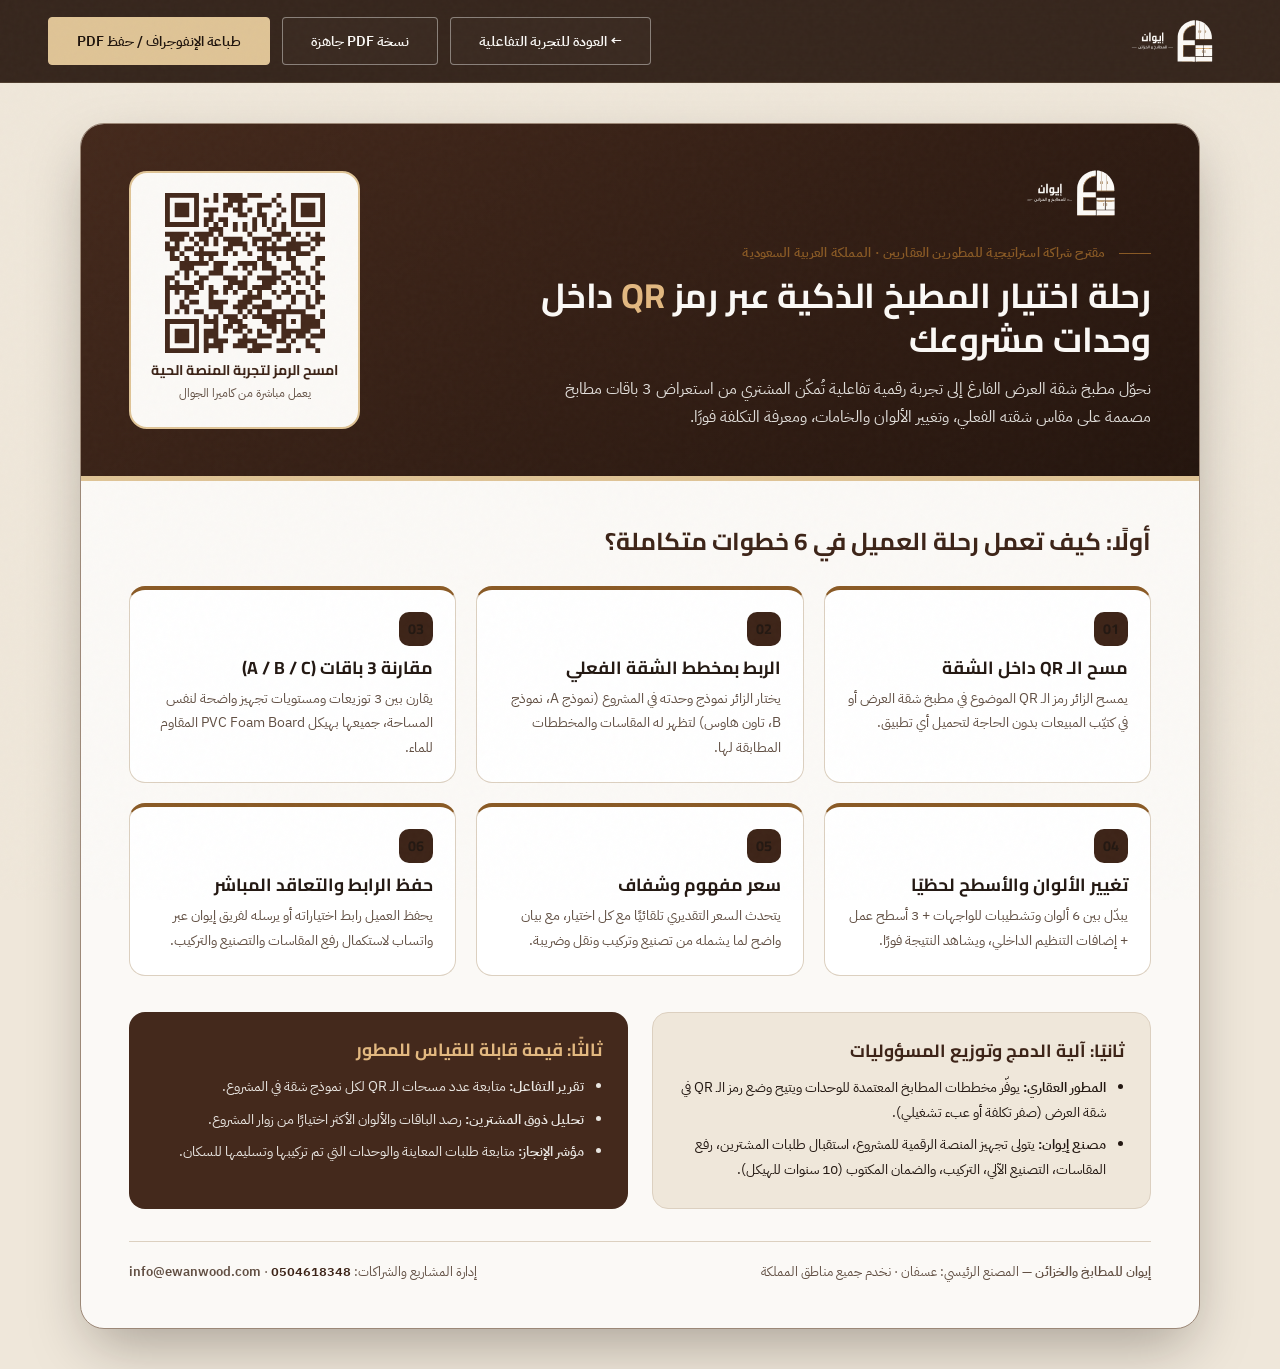
==== infographic.html @ bf89c606 "Initial release: Ewan Partner QR Kitchen Configurator & Developer Infographic" ====
<!DOCTYPE html>
<html lang="ar" dir="rtl">
<head>
  <meta charset="utf-8">
  <meta name="viewport" content="width=device-width, initial-scale=1.0">
  <title>إنفوجراف رحلة الـ QR للمطور العقاري — إيوان للمطابخ والخزائن</title>
  <meta name="description" content="إنفوجراف توضيحي للمطورين العقاريين يوضح آلية عمل تجربة اختيار المطبخ عبر رمز QR داخل شقق العرض، وتوزيع المهام، والقيمة القابلة للقياس.">
  <meta name="robots" content="index, follow">
  <link rel="canonical" href="https://esaedabozaied-design.github.io/ewan-partner-demo/infographic.html">
  <meta property="og:title" content="إنفوجراف رحلة الـ QR للمطور العقاري — إيوان للمطابخ والخزائن">
  <meta property="og:description" content="كيف تمنح مشتري وحداتك السكنية تجربة تصميم مطبخه وتغيير ألوانه ومعرفة تكلفته فورًا عبر مسح رمز QR داخل الشقة.">
  <meta property="og:image" content="https://esaedabozaied-design.github.io/ewan-partner-demo/assets/og-image.jpg">
  <link rel="icon" type="image/svg+xml" href="assets/ewan-mark.svg">
  <link rel="stylesheet" href="assets/fonts.css">
  <link rel="stylesheet" href="assets/styles.css">
  <style>
    .poster-sheet {
      max-width: 1120px;
      margin: 40px auto;
      background: #fbf9f6;
      border: 1.5px solid var(--border-strong);
      border-radius: 24px;
      overflow: hidden;
      box-shadow: var(--shadow-luxury);
    }
    .poster-header {
      background: linear-gradient(145deg, #44291c 0%, #24150e 100%);
      color: #fbf9f6;
      padding: 44px 48px;
      border-bottom: 5px solid var(--gold);
      display: grid;
      grid-template-columns: 1.4fr 0.6fr;
      gap: 32px;
      align-items: center;
    }
    .poster-body {
      padding: 44px 48px;
    }
    .timeline-flow {
      display: grid;
      grid-template-columns: repeat(3, minmax(0, 1fr));
      gap: 20px;
      margin-top: 28px;
    }
    .flow-box {
      background: #ffffff;
      border: 1px solid var(--border);
      border-top: 4px solid var(--bronze);
      border-radius: 16px;
      padding: 22px;
      position: relative;
    }
    .flow-box-num {
      display: inline-flex;
      align-items: center;
      justify-content: center;
      width: 34px;
      height: 34px;
      border-radius: 10px;
      background: var(--walnut);
      color: var(--gold-bright);
      font: 700 0.9rem/1 var(--font-display);
      margin-bottom: 10px;
    }
    @media (max-width: 900px) {
      .poster-header { grid-template-columns: 1fr; padding: 32px 24px; }
      .poster-body { padding: 32px 24px; }
      .timeline-flow { grid-template-columns: 1fr; }
    }
    @media print {
      .poster-sheet { margin: 0; border: 0; border-radius: 0; box-shadow: none; max-width: 100%; }
      .timeline-flow { grid-template-columns: repeat(3, 1fr); }
    }
  </style>
</head>
<body style="background:#efe7da">
  <!-- شريط علوي للتحكم (يختفي عند الطباعة) -->
  <header class="site-header dark no-print">
    <div class="wrap header-inner">
      <a href="index.html" class="brand-logo">
        <img src="assets/ewan-logo-horizontal-reverse.svg" alt="إيوان للمطابخ والخزائن" width="150" height="47" decoding="async">
      </a>
      <div class="header-actions">
        <a href="index.html" class="btn btn-line">← العودة للتجربة التفاعلية</a>
        <a href="docs/ewan-journey-a4.pdf" target="_blank" rel="noopener" class="btn btn-line">نسخة PDF جاهزة</a>
        <button type="button" onclick="window.print()" class="btn btn-gold">طباعة الإنفوجراف / حفظ PDF</button>
      </div>
    </div>
  </header>

  <main class="wrap">
    <article class="poster-sheet">
      <!-- رأس الإنفوجراف -->
      <header class="poster-header">
        <div>
          <img src="assets/ewan-logo-horizontal-reverse.svg" alt="إيوان للمطابخ والخزائن" width="160" height="50" decoding="async" style="margin-bottom:18px">
          <p class="eyebrow">مقترح شراكة استراتيجية للمطورين العقاريين · المملكة العربية السعودية</p>
          <h1 class="t-lg" style="margin-top:10px;color:#fbf9f6">
            رحلة اختيار المطبخ الذكية عبر رمز <span style="color:#e2b880">QR</span> داخل وحدات مشروعك
          </h1>
          <p style="margin-top:14px;color:rgba(251,249,246,0.88);font-size:1rem;max-width:620px">
            نحوّل مطبخ شقة العرض الفارغ إلى تجربة رقمية تفاعلية تُمكّن المشتري من استعراض 3 باقات مطابخ مصممة على مقاس شقته الفعلي، وتغيير الألوان والخامات، ومعرفة التكلفة فورًا.
          </p>
        </div>

        <div style="background:#fbf9f6;color:#24150e;border-radius:18px;padding:20px;text-align:center;border:2px solid var(--gold);max-width:250px;margin-inline-start:auto">
          <img src="assets/qr-partner-demo.svg" alt="رمز QR لتجربة إيوان التفاعلية" width="170" height="170" decoding="async" style="width:160px;height:160px;margin:0 auto;display:block">
          <strong style="display:block;margin-top:8px;font:700 0.88rem/1.3 var(--font-display);color:var(--walnut)">امسح الرمز لتجربة المنصة الحية</strong>
          <span style="font-size:0.74rem;color:var(--ink-muted)">يعمل مباشرة من كاميرا الجوال</span>
        </div>
      </header>

      <!-- جسم الإنفوجراف -->
      <div class="poster-body">
        <h2 class="t-md" style="color:var(--walnut)">أولًا: كيف تعمل رحلة العميل في 6 خطوات متكاملة؟</h2>

        <div class="timeline-flow">
          <div class="flow-box">
            <span class="flow-box-num">01</span>
            <h3 class="t-heading">مسح الـ QR داخل الشقة</h3>
            <p style="margin-top:6px;font-size:0.88rem;color:var(--ink-muted)">
              يمسح الزائر رمز الـ QR الموضوع في مطبخ شقة العرض أو في كتيّب المبيعات بدون الحاجة لتحميل أي تطبيق.
            </p>
          </div>
          <div class="flow-box">
            <span class="flow-box-num">02</span>
            <h3 class="t-heading">الربط بمخطط الشقة الفعلي</h3>
            <p style="margin-top:6px;font-size:0.88rem;color:var(--ink-muted)">
              يختار الزائر نموذج وحدته في المشروع (نموذج A، نموذج B، تاون هاوس) لتظهر له المقاسات والمخططات المطابقة لها.
            </p>
          </div>
          <div class="flow-box">
            <span class="flow-box-num">03</span>
            <h3 class="t-heading">مقارنة 3 باقات (A / B / C)</h3>
            <p style="margin-top:6px;font-size:0.88rem;color:var(--ink-muted)">
              يقارن بين 3 توزيعات ومستويات تجهيز واضحة لنفس المساحة، جميعها بهيكل PVC Foam Board المقاوم للماء.
            </p>
          </div>
          <div class="flow-box">
            <span class="flow-box-num">04</span>
            <h3 class="t-heading">تغيير الألوان والأسطح لحظيًا</h3>
            <p style="margin-top:6px;font-size:0.88rem;color:var(--ink-muted)">
              يبدّل بين 6 ألوان وتشطيبات للواجهات + 3 أسطح عمل + إضافات التنظيم الداخلي، ويشاهد النتيجة فورًا.
            </p>
          </div>
          <div class="flow-box">
            <span class="flow-box-num">05</span>
            <h3 class="t-heading">سعر مفهوم وشفاف</h3>
            <p style="margin-top:6px;font-size:0.88rem;color:var(--ink-muted)">
              يتحدث السعر التقديري تلقائيًا مع كل اختيار، مع بيان واضح لما يشمله من تصنيع وتركيب ونقل وضريبة.
            </p>
          </div>
          <div class="flow-box">
            <span class="flow-box-num">06</span>
            <h3 class="t-heading">حفظ الرابط والتعاقد المباشر</h3>
            <p style="margin-top:6px;font-size:0.88rem;color:var(--ink-muted)">
              يحفظ العميل رابط اختياراته أو يرسله لفريق إيوان عبر واتساب لاستكمال رفع المقاسات والتصنيع والتركيب.
            </p>
          </div>
        </div>

        <!-- تكامل الأدوار + القيمة القابلة للقياس -->
        <div class="g2" style="margin-top:36px;gap:24px">
          <div style="background:var(--surface-sand);padding:26px;border-radius:16px;border:1px solid var(--border)">
            <h2 class="t-heading" style="color:var(--walnut)">ثانيًا: آلية الدمج وتوزيع المسؤوليات</h2>
            <ul style="margin:12px 0 0;padding-inline-start:18px;font-size:0.88rem;color:var(--ink);display:grid;gap:8px">
              <li><strong>المطور العقاري:</strong> يوفّر مخططات المطابخ المعتمدة للوحدات ويتيح وضع رمز الـ QR في شقة العرض (صفر تكلفة أو عبء تشغيلي).</li>
              <li><strong>مصنع إيوان:</strong> يتولى تجهيز المنصة الرقمية للمشروع، استقبال طلبات المشترين، رفع المقاسات، التصنيع الآلي، التركيب، والضمان المكتوب (10 سنوات للهيكل).</li>
            </ul>
          </div>

          <div style="background:#44291c;color:#fbf9f6;padding:26px;border-radius:16px">
            <h2 class="t-heading" style="color:#e2b880">ثالثًا: قيمة قابلة للقياس للمطور</h2>
            <ul style="margin:12px 0 0;padding-inline-start:18px;font-size:0.88rem;color:rgba(251,249,246,0.9);display:grid;gap:8px">
              <li><strong>تقرير التفاعل:</strong> متابعة عدد مسحات الـ QR لكل نموذج شقة في المشروع.</li>
              <li><strong>تحليل ذوق المشترين:</strong> رصد الباقات والألوان الأكثر اختيارًا من زوار المشروع.</li>
              <li><strong>مؤشر الإنجاز:</strong> متابعة طلبات المعاينة والوحدات التي تم تركيبها وتسليمها للسكان.</li>
            </ul>
          </div>
        </div>

        <footer style="margin-top:32px;padding-top:18px;border-top:1px solid var(--border);display:flex;flex-wrap:wrap;justify-content:space-between;gap:12px;font-size:0.84rem;color:var(--ink-muted)">
          <span><strong>إيوان للمطابخ والخزائن</strong> — المصنع الرئيسي: عسفان · نخدم جميع مناطق المملكة</span>
          <span>إدارة المشاريع والشراكات: <strong dir="ltr" style="color:var(--walnut)">0504618348</strong> · <strong dir="ltr">info@ewanwood.com</strong></span>
        </footer>
      </div>
    </article>
  </main>
</body>
</html>
---- assets/fonts.css ----
/* ==========================================================================
   الخطوط العربية المعمارية المحلية — تحسين سرعة التحميل (Core Web Vitals: Zero External Blocking)
   ========================================================================== */

@font-face {
  font-family: 'Cairo';
  font-style: normal;
  font-weight: 400;
  font-display: swap;
  src: local('Cairo Regular'), local('Cairo-Regular'), url('font-1.ttf') format('truetype');
}
@font-face {
  font-family: 'Cairo';
  font-style: normal;
  font-weight: 600;
  font-display: swap;
  src: local('Cairo SemiBold'), local('Cairo-SemiBold'), url('font-2.ttf') format('truetype');
}
@font-face {
  font-family: 'Cairo';
  font-style: normal;
  font-weight: 700;
  font-display: swap;
  src: local('Cairo Bold'), local('Cairo-Bold'), url('font-3.ttf') format('truetype');
}
@font-face {
  font-family: 'Cairo';
  font-style: normal;
  font-weight: 800;
  font-display: swap;
  src: local('Cairo ExtraBold'), local('Cairo-ExtraBold'), url('font-3.ttf') format('truetype');
}
@font-face {
  font-family: 'IBM Plex Sans Arabic';
  font-style: normal;
  font-weight: 400;
  font-display: swap;
  src: local('IBM Plex Sans Arabic'), local('IBMPlexSansArabic-Regular'), url('font-4.ttf') format('truetype');
}
@font-face {
  font-family: 'IBM Plex Sans Arabic';
  font-style: normal;
  font-weight: 500;
  font-display: swap;
  src: local('IBM Plex Sans Arabic Medium'), local('IBMPlexSansArabic-Medium'), url('font-5.ttf') format('truetype');
}
@font-face {
  font-family: 'IBM Plex Sans Arabic';
  font-style: normal;
  font-weight: 600;
  font-display: swap;
  src: local('IBM Plex Sans Arabic SemiBold'), local('IBMPlexSansArabic-SemiBold'), url('font-6.ttf') format('truetype');
}
@font-face {
  font-family: 'IBM Plex Sans Arabic';
  font-style: normal;
  font-weight: 700;
  font-display: swap;
  src: local('IBM Plex Sans Arabic Bold'), local('IBMPlexSansArabic-Bold'), url('font-6.ttf') format('truetype');
}
---- assets/styles.css ----
/* ==========================================================================
   إيوان للمطابخ والخزائن — نظام التصميم المعماري الفاخر (Ewan Architectural System v4.0)
   مستوحى من أرقى استوديوهات المطابخ والعمارة العالمية (Poliform / Boffi / Modulnova)
   ========================================================================== */

:root {
  /* لوحة الألوان المعمارية الترابية الدافئة */
  --surface: #f9f6f1;
  --surface-raised: #ffffff;
  --surface-sand: #efe7da;
  --surface-sand-deep: #e4d8c5;
  --ink: #231812;
  --ink-muted: #625044;
  --walnut: #3d2418;
  --walnut-deep: #24140d;
  --walnut-hover: #523222;
  --on-walnut: #fbf9f6;
  --gold: #dfc496;
  --gold-hover: #ebd3aa;
  --gold-soft: rgba(223, 196, 150, 0.15);
  --bronze: #8a5a25;
  --oak: #c49e76;
  --border: #dcd0c0;
  --border-strong: #9c8877;
  --focus: #8a5a25;
  --success: #2b7a4b;
  --danger: #b3261e;

  /* الخطوط الاحترافية */
  --font-display: "Cairo", "IBM Plex Sans Arabic", system-ui, -apple-system, sans-serif;
  --font-sans: "IBM Plex Sans Arabic", "Cairo", system-ui, -apple-system, sans-serif;

  /* المسافات */
  --space-1: 4px;
  --space-2: 8px;
  --space-3: 12px;
  --space-4: 16px;
  --space-6: 24px;
  --space-8: 32px;
  --space-12: 48px;
  --space-16: 64px;

  /* الزوايا والظلال المعمارية الدقيقة (بدون انتفاخ القوالب الجاهزة) */
  --radius-sm: 4px;
  --radius-md: 8px;
  --radius-lg: 12px;
  --radius-arch: 999px;
  --shadow-card: 0 1px 3px rgba(35, 24, 18, 0.03), 0 14px 34px -8px rgba(35, 24, 18, 0.06);
  --shadow-hover: 0 12px 28px -6px rgba(35, 24, 18, 0.1), 0 28px 56px -12px rgba(35, 24, 18, 0.14);
  --shadow-luxury: 0 24px 60px -12px rgba(20, 11, 7, 0.34);

  /* فيزياء الحركة المعمارية (Choreographed Architectural Motion) */
  --ease-cabinet: cubic-bezier(0.25, 1, 0.5, 1);
  --ease-out-expo: cubic-bezier(0.16, 1, 0.3, 1);
  --ease-shutter: cubic-bezier(0.77, 0, 0.175, 1);
  --dur-fast: 220ms;
  --dur-med: 420ms;
  --dur-slow: 820ms;
  --dur-arch: 1150ms;
}

/* إعدادات أساسية */
*, *::before, *::after {
  box-sizing: border-box;
}

html {
  direction: rtl;
  scroll-behavior: smooth;
  scroll-padding-top: 90px;
  background-color: var(--surface);
  color: var(--ink);
  font-family: var(--font-sans);
  font-size: 16px;
  line-height: 1.74;
  font-feature-settings: "kern" 1, "liga" 1;
  text-rendering: optimizeLegibility;
  -webkit-font-smoothing: antialiased;
  -moz-osx-font-smoothing: grayscale;
}

body {
  margin: 0;
  background-color: var(--surface);
  color: var(--ink);
  overflow-x: hidden;
  min-height: 100vh;
  display: flex;
  flex-direction: column;
  position: relative;
}

/* ملمس معماري دقيق للغاية (Tactile Architectural Grain) يكسر جمود الشاشة الرقمية */
body::after {
  content: "";
  position: fixed;
  inset: 0;
  pointer-events: none;
  z-index: 9990;
  opacity: 0.022;
  background-image: url("data:image/svg+xml,%3Csvg viewBox='0 0 200 200' xmlns='http://www.w3.org/2000/svg'%3E%3Cfilter id='n'%3E%3CfeTurbulence type='fractalNoise' baseFrequency='0.85' numOctaves='3' stitchTiles='stitch'/%3E%3C/filter%3E%3Crect width='100%25' height='100%25' filter='url(%23n)'/%3E%3C/svg%3E");
}

main {
  flex: 1;
}

h1, h2, h3, h4, p, figure, dl, dd, ol, ul {
  margin: 0;
}

h1, h2, h3, h4 {
  font-family: var(--font-display);
  letter-spacing: 0;
  font-kerning: normal;
}

a {
  color: inherit;
  text-decoration: none;
  transition: color var(--dur-fast) var(--ease-cabinet),
              border-color var(--dur-fast) var(--ease-cabinet),
              background-color var(--dur-fast) var(--ease-cabinet),
              opacity var(--dur-fast) var(--ease-cabinet);
}

img, video {
  max-width: 100%;
  display: block;
}

/* إمكانية الوصول (Accessibility) */
:focus-visible {
  outline: 2px solid var(--bronze);
  outline-offset: 3px;
}

.dark :focus-visible {
  outline-color: var(--gold);
}

.skip-link {
  position: fixed;
  inset-inline-start: 20px;
  top: -80px;
  background: var(--gold);
  color: #1c1511;
  padding: 12px 20px;
  border-radius: var(--radius-sm);
  z-index: 9999;
  font-weight: 700;
  box-shadow: var(--shadow-card);
  transition: top var(--dur-fast) var(--ease-cabinet);
}

.skip-link:focus {
  top: 16px;
}

/* شريط تقدم القراءة العلوي المعماري الدقيق */
.scroll-progress {
  position: fixed;
  top: 0;
  inset-inline-start: 0;
  height: 2px;
  background: linear-gradient(90deg, var(--bronze), var(--gold), #f5dec0);
  width: 0%;
  z-index: 1001;
  transition: width 80ms linear;
}

/* الحاويات والشبكات المعمارية */
.wrap {
  max-width: 1280px;
  margin-inline: auto;
  padding-inline: 48px;
}

.hero-grid {
  display: grid;
  grid-template-columns: minmax(0, 1.15fr) minmax(0, 0.85fr);
  gap: 72px;
  align-items: center;
}

.split {
  display: grid;
  grid-template-columns: minmax(0, 1fr) minmax(0, 1fr);
  gap: 64px;
  align-items: center;
}

.split-start {
  align-items: start;
}

.g4 {
  display: grid;
  grid-template-columns: repeat(4, minmax(0, 1fr));
  gap: 24px;
}

.g3 {
  display: grid;
  grid-template-columns: repeat(3, minmax(0, 1fr));
  gap: 24px;
}

.g2 {
  display: grid;
  grid-template-columns: repeat(2, minmax(0, 1fr));
  gap: 20px;
}

/* ==========================================================================
   المقياس الطباعي المعماري (Editorial Luxury Arabic Typography)
   ========================================================================== */
.t-xl {
  font-family: var(--font-display);
  font-weight: 800;
  font-size: clamp(2.35rem, 3.85vw, 3.55rem);
  line-height: 1.2;
  letter-spacing: -0.01em;
}

.t-lg {
  font-family: var(--font-display);
  font-weight: 700;
  font-size: clamp(1.75rem, 2.7vw, 2.55rem);
  line-height: 1.28;
  letter-spacing: -0.005em;
}

.t-md {
  font-family: var(--font-display);
  font-weight: 700;
  font-size: clamp(1.32rem, 1.9vw, 1.75rem);
  line-height: 1.36;
}

.t-heading {
  font-family: var(--font-display);
  font-weight: 700;
  font-size: clamp(1.1rem, 1.25vw, 1.26rem);
  line-height: 1.42;
}

.t-body-lg {
  font-family: var(--font-sans);
  font-weight: 400;
  font-size: clamp(1rem, 1.1vw, 1.12rem);
  line-height: 1.8;
}

/* الترويسة الفرعية المعمارية (Editorial Hairline Kicker — بدون كبسولة الـ AI التقليدية) */
.eyebrow {
  display: inline-flex;
  align-items: center;
  gap: 14px;
  font: 600 0.84rem/1.4 var(--font-sans);
  color: var(--bronze);
  letter-spacing: 0.01em;
  padding: 0;
  background: transparent;
  border: 0;
  border-radius: 0;
  position: relative;
}

.eyebrow::before {
  content: "";
  display: inline-block;
  width: 32px;
  height: 1.5px;
  background: currentColor;
  border-radius: 0;
  box-shadow: none;
  transform-origin: right center;
  transition: transform 0.85s var(--ease-out-expo), width 0.45s var(--ease-out-expo);
}

.reveal:not(.in-view) .eyebrow::before,
.eyebrow.reveal:not(.in-view)::before {
  transform: scaleX(0);
}

.reveal.in-view .eyebrow::before,
.eyebrow.reveal.in-view::before {
  transform: scaleX(1);
}

.dark .eyebrow {
  color: var(--gold);
  background: transparent;
  border-color: transparent;
}

.dark .eyebrow::before {
  box-shadow: none;
}

/* تدرج معماري عميق للأقسام الداكنة */
section.dark {
  position: relative;
  background-image:
    radial-gradient(circle at 86% 14%, rgba(223, 196, 150, 0.08) 0%, transparent 45%),
    linear-gradient(180deg, #3d2418 0%, #2a180f 100%) !important;
}

/* ==========================================================================
   الهيدر وشريط التنقل الزجاجي المعماري
   ========================================================================== */
.site-header {
  position: sticky;
  top: 0;
  z-index: 900;
  background: rgba(38, 22, 14, 0.92);
  backdrop-filter: blur(18px);
  -webkit-backdrop-filter: blur(18px);
  color: var(--on-walnut);
  border-bottom: 1px solid rgba(223, 196, 150, 0.14);
  transition: background-color var(--dur-med) var(--ease-cabinet),
              box-shadow var(--dur-med) var(--ease-cabinet),
              border-color var(--dur-med) var(--ease-cabinet);
}

.site-header.scrolled {
  background: rgba(30, 17, 11, 0.97);
  box-shadow: 0 12px 36px rgba(14, 8, 5, 0.36);
  border-bottom-color: rgba(223, 196, 150, 0.26);
}

.header-inner {
  display: flex;
  align-items: center;
  justify-content: space-between;
  gap: 24px;
  min-height: 82px;
  transition: min-height var(--dur-med) var(--ease-cabinet);
}

.site-header.scrolled .header-inner {
  min-height: 72px;
}

.brand-logo img {
  height: 46px;
  width: auto;
  min-width: 120px;
  transition: transform var(--dur-fast) var(--ease-cabinet), opacity var(--dur-fast) ease;
}

.brand-logo:hover img {
  opacity: 0.9;
}

.main-nav {
  display: flex;
  align-items: center;
  gap: 32px;
}

.main-nav a {
  font: 500 0.93rem/1.4 var(--font-sans);
  color: rgba(251, 249, 246, 0.82);
  padding: 10px 2px;
  position: relative;
  transition: color var(--dur-fast) var(--ease-cabinet);
}

.main-nav a::after {
  content: "";
  position: absolute;
  bottom: 2px;
  inset-inline: 0;
  height: 1.5px;
  background: var(--gold);
  transform: scaleX(0);
  transform-origin: right center;
  transition: transform 0.45s var(--ease-out-expo);
}

.main-nav a:hover,
.main-nav a[aria-current="page"] {
  color: #ffffff;
}

.main-nav a[aria-current="page"] {
  font-weight: 600;
  color: var(--gold);
}

.main-nav a:hover::after,
.main-nav a[aria-current="page"]::after {
  transform: scaleX(1);
}

.header-actions {
  display: flex;
  align-items: center;
  gap: 12px;
}

.wa-header-link {
  font: 500 0.86rem/1.3 var(--font-sans);
  color: var(--on-walnut);
  padding: 10px 16px;
  border-radius: var(--radius-sm);
  border: 1px solid rgba(223, 196, 150, 0.32);
  background: transparent;
  display: inline-flex;
  align-items: center;
  gap: 8px;
  transition: all var(--dur-fast) var(--ease-cabinet);
}

.wa-header-link:hover {
  border-color: var(--gold);
  color: var(--gold);
  background: rgba(223, 196, 150, 0.08);
}

/* زر قائمة الجوال */
.menu-toggle {
  display: none;
  appearance: none;
  background: transparent;
  border: 1px solid rgba(223, 196, 150, 0.4);
  color: var(--on-walnut);
  width: 44px;
  height: 44px;
  border-radius: var(--radius-sm);
  cursor: pointer;
  align-items: center;
  justify-content: center;
  padding: 0;
  transition: all var(--dur-fast) var(--ease-cabinet);
}

.menu-toggle:hover {
  border-color: var(--gold);
  background: rgba(223, 196, 150, 0.12);
}

.menu-toggle svg {
  width: 22px;
  height: 22px;
}

/* درج التنقل للجوال */
.mobile-drawer {
  position: fixed;
  inset: 0;
  z-index: 950;
  background: rgba(18, 10, 6, 0.72);
  backdrop-filter: blur(8px);
  opacity: 0;
  pointer-events: none;
  transition: opacity var(--dur-med) var(--ease-cabinet);
}

.mobile-drawer.open {
  opacity: 1;
  pointer-events: auto;
}

.mobile-drawer-panel {
  position: absolute;
  top: 0;
  bottom: 0;
  inset-inline-start: 0;
  width: min(360px, 86vw);
  background: linear-gradient(180deg, #3d2418 0%, #24140d 100%);
  color: var(--on-walnut);
  padding: 28px 24px;
  display: flex;
  flex-direction: column;
  gap: 24px;
  transform: translateX(100%);
  transition: transform 0.55s var(--ease-out-expo);
  box-shadow: -16px 0 48px rgba(0, 0, 0, 0.5);
  border-inline-end: 1px solid rgba(223, 196, 150, 0.35);
}

.mobile-drawer.open .mobile-drawer-panel {
  transform: translateX(0);
}

.mobile-nav-links {
  display: flex;
  flex-direction: column;
  gap: 4px;
}

.mobile-nav-links a {
  padding: 15px 12px;
  font: 500 1rem/1.4 var(--font-sans);
  border-bottom: 1px solid rgba(223, 196, 150, 0.12);
  display: flex;
  align-items: center;
  justify-content: space-between;
  transition: all var(--dur-fast) var(--ease-cabinet);
}

.mobile-nav-links a[aria-current="page"],
.mobile-nav-links a:hover {
  background: rgba(223, 196, 150, 0.1);
  color: var(--gold);
  padding-inline-start: 18px;
}

/* ==========================================================================
   الأزرار المعمارية الفاخرة (Architectural Tactile Buttons)
   ========================================================================== */
.btn {
  position: relative;
  overflow: hidden;
  display: inline-flex;
  align-items: center;
  justify-content: center;
  gap: 10px;
  min-height: 48px;
  padding: 0 28px;
  border-radius: var(--radius-sm) !important;
  font: 600 0.9rem/1.3 var(--font-sans);
  text-decoration: none;
  cursor: pointer;
  border: 1px solid transparent;
  transition: transform 0.35s var(--ease-out-expo),
              background-color 0.35s var(--ease-out-expo),
              border-color 0.35s var(--ease-out-expo),
              box-shadow 0.35s var(--ease-out-expo),
              color 0.35s var(--ease-out-expo),
              letter-spacing 0.35s var(--ease-out-expo);
  white-space: nowrap;
  isolation: isolate;
}

.btn::before {
  content: "";
  position: absolute;
  inset: 0;
  background: linear-gradient(90deg, transparent, rgba(255, 255, 255, 0.18), transparent);
  transform: translateX(120%);
  transition: transform 0.7s var(--ease-out-expo);
  z-index: -1;
  pointer-events: none;
}

.btn:hover:not([aria-disabled="true"]):not(:disabled)::before {
  transform: translateX(-120%);
}

.btn:hover:not([aria-disabled="true"]):not(:disabled) {
  transform: translateY(-2px);
}

.btn:active:not([aria-disabled="true"]):not(:disabled) {
  transform: translateY(0);
}

.btn-gold {
  background: var(--gold);
  color: #1e130c;
  border-color: var(--gold);
}

.btn-gold:hover:not([aria-disabled="true"]) {
  background: var(--gold-hover);
  border-color: var(--gold-hover);
  box-shadow: 0 10px 26px -4px rgba(223, 196, 150, 0.35);
}

.btn-walnut {
  background: var(--walnut);
  color: var(--on-walnut);
  border-color: var(--walnut);
}

.btn-walnut:hover:not([aria-disabled="true"]) {
  background: var(--walnut-hover);
  border-color: var(--walnut-hover);
  box-shadow: 0 10px 26px -4px rgba(61, 36, 24, 0.28);
}

.btn-line {
  border-color: rgba(251, 249, 246, 0.42);
  color: var(--on-walnut);
  background: rgba(251, 249, 246, 0.02);
}

.btn-line:hover:not([aria-disabled="true"]) {
  border-color: var(--gold);
  color: var(--gold);
  background: rgba(223, 196, 150, 0.08);
}

.btn-ghost {
  border-color: var(--border-strong);
  color: var(--ink);
  background: transparent;
}

.btn-ghost:hover:not([aria-disabled="true"]) {
  border-color: var(--walnut);
  background: var(--surface-sand);
}

.btn[aria-disabled="true"],
.btn:disabled {
  opacity: 0.4;
  cursor: not-allowed;
  transform: none;
}

/* ==========================================================================
   إطار القوس المعماري (بصمة إيوان المعمارية)
   ========================================================================== */
.arch-frame {
  padding: 14px 14px 0;
  border: 1px solid rgba(223, 196, 150, 0.5);
  border-bottom: 0;
  border-radius: var(--radius-arch) var(--radius-arch) 6px 6px;
  max-width: 440px;
  width: 100%;
  margin-inline: auto;
  position: relative;
  background: linear-gradient(180deg, rgba(223, 196, 150, 0.07) 0%, rgba(223, 196, 150, 0.01) 100%);
  box-shadow: var(--shadow-luxury);
}

.arch-frame::before {
  content: "";
  position: absolute;
  top: -1px;
  inset-inline: 32%;
  height: 2px;
  background: var(--gold);
  opacity: 0.95;
}

.arch-frame::after {
  content: "";
  position: absolute;
  inset: 6px 6px 0;
  border: 1px solid rgba(223, 196, 150, 0.18);
  border-bottom: 0;
  border-radius: var(--radius-arch) var(--radius-arch) 0 0;
  pointer-events: none;
}

.arch-media {
  position: relative;
  width: 100%;
  aspect-ratio: 3 / 4;
  overflow: hidden;
  border-radius: var(--radius-arch) var(--radius-arch) 4px 4px;
  background: var(--walnut-deep);
  animation: openCabinetArch 1.25s var(--ease-out-expo) 0.1s both;
}

.arch-media video,
.arch-media img {
  position: absolute;
  inset: 0;
  width: 100%;
  height: 100%;
  object-fit: cover;
  transition: transform 1.2s var(--ease-out-expo);
  will-change: transform;
}

.arch-frame:hover .arch-media img,
.arch-frame:hover .arch-media video {
  transform: scale(1.04);
}

@keyframes openCabinetArch {
  0% {
    clip-path: inset(12% 35% 12% 35% round 999px 999px 0 0);
    transform: scale(1.06);
    opacity: 0;
  }
  100% {
    clip-path: inset(0 0 0 0 round 999px 999px 0 0);
    transform: scale(1);
    opacity: 1;
  }
}

/* ==========================================================================
   محرك الأنيميشن السينمائي (Choreographed Scroll Reveals & Mask Unrolls)
   ========================================================================== */
.reveal {
  opacity: 0;
  transform: translate3d(0, 32px, 0);
  transition: opacity 0.9s var(--ease-out-expo),
              transform 0.9s var(--ease-out-expo);
  transition-delay: calc(var(--stagger-idx, 0) * 95ms);
  will-change: opacity, transform;
}

.reveal.in-view {
  opacity: 1;
  transform: translate3d(0, 0, 0);
}

.reveal-delay-1 { transition-delay: 120ms; }
.reveal-delay-2 { transition-delay: 240ms; }
.reveal-delay-3 { transition-delay: 360ms; }

/* كشف الصور المعماري بأسلوب الستارة (Curtain / Shutter Mask Reveal) */
.reveal-mask {
  position: relative;
  overflow: hidden;
  clip-path: inset(14% 0 14% 0);
  opacity: 0;
  transition: clip-path 1.15s var(--ease-out-expo),
              opacity 0.65s var(--ease-out-expo),
              transform 0.65s var(--ease-out-expo),
              box-shadow 0.45s var(--ease-out-expo),
              border-color 0.45s var(--ease-out-expo);
  transition-delay: calc(var(--stagger-idx, 0) * 120ms);
}

.reveal-mask.in-view {
  clip-path: inset(0% 0 0% 0);
  opacity: 1;
}

.reveal-mask img {
  transform: scale(1.14);
  transition: transform 1.35s var(--ease-out-expo), filter 0.55s ease;
  transition-delay: calc(var(--stagger-idx, 0) * 120ms);
  will-change: transform;
}

.reveal-mask.in-view img {
  transform: scale(1.01);
}

/* تفاعل التوازي البصري عند التمرير (Parallax inner wrapper) */
[data-parallax-img] {
  will-change: transform;
}

@keyframes cardFadeUp {
  from {
    opacity: 0;
    transform: translate3d(0, 20px, 0);
  }
  to {
    opacity: 1;
    transform: translate3d(0, 0, 0);
  }
}

.animate-in {
  animation: cardFadeUp 0.55s var(--ease-out-expo) both;
}

/* ==========================================================================
   قسم PVC المطور — استوديو الخامات التفاعلي (Bespoke PVC Material Showcase)
   ========================================================================== */
.pvc-specs {
  margin-top: 32px;
  display: flex;
  flex-direction: column;
  border-bottom: 1px solid var(--border);
}

.pvc-spec-item {
  position: relative;
  display: flex;
  gap: 20px;
  padding: 22px 18px;
  border-top: 1px solid var(--border);
  cursor: pointer;
  transition: background-color 0.4s var(--ease-out-expo),
              padding-inline-start 0.4s var(--ease-out-expo);
}

/* خط ذهبي/برونزي مرسوم بتأثير حيوي عند التفعيل أو المرور */
.pvc-spec-item::before {
  content: "";
  position: absolute;
  top: -1px;
  inset-inline-start: 0;
  width: 100%;
  height: 2px;
  background: linear-gradient(90deg, var(--bronze), var(--gold));
  transform: scaleX(0);
  transform-origin: right center;
  transition: transform 0.6s var(--ease-out-expo);
}

.pvc-spec-item::after {
  content: "";
  position: absolute;
  top: 0;
  bottom: 0;
  inset-inline-start: 0;
  width: 3px;
  background: var(--bronze);
  transform: scaleY(0);
  transform-origin: center;
  transition: transform 0.4s var(--ease-out-expo);
}

.pvc-spec-item:hover,
.pvc-spec-item.is-active {
  background: rgba(239, 231, 218, 0.55);
  padding-inline-start: 24px;
}

.pvc-spec-item:hover::before,
.pvc-spec-item.is-active::before {
  transform: scaleX(1);
}

.pvc-spec-item.is-active::after {
  transform: scaleY(1);
}

.pvc-spec-num {
  font: 700 0.88rem/1.6 var(--font-sans);
  color: var(--bronze);
  min-width: 28px;
  transition: transform 0.35s var(--ease-out-expo), color 0.35s ease;
}

.pvc-spec-item.is-active .pvc-spec-num {
  color: var(--walnut);
  transform: translateX(-2px);
}

.pvc-spec-title {
  display: flex;
  align-items: center;
  justify-content: space-between;
  gap: 12px;
}

.pvc-spec-tag {
  font: 500 0.74rem/1.3 var(--font-sans);
  color: var(--bronze);
  opacity: 0;
  transform: translateX(6px);
  transition: opacity 0.35s var(--ease-out-expo), transform 0.35s var(--ease-out-expo);
}

.pvc-spec-item:hover .pvc-spec-tag,
.pvc-spec-item.is-active .pvc-spec-tag {
  opacity: 1;
  transform: translateX(0);
}

/* مسرح الصور الثلاث للـ PVC */
.pvc-gallery-stage {
  position: relative;
  display: grid;
  grid-template-columns: minmax(0, 1.08fr) minmax(0, 0.92fr);
  grid-template-rows: minmax(0, 1fr) minmax(0, 1fr);
  gap: 16px;
  height: 560px;
}

.pvc-fig {
  margin: 0;
  position: relative;
  overflow: hidden;
  border-radius: var(--radius-md);
  background: #24140d;
  box-shadow: var(--shadow-card);
  cursor: pointer;
  border: 1px solid rgba(220, 208, 192, 0.8);
  isolation: isolate;
}

.pvc-fig-arch {
  grid-row: span 2;
  border-radius: var(--radius-arch) var(--radius-arch) var(--radius-md) var(--radius-md);
}

/* إطار داخلي معماري رفيع (Hairline Inner Frame) */
.pvc-fig::before {
  content: "";
  position: absolute;
  inset: 10px;
  border: 1px solid rgba(251, 249, 246, 0.22);
  border-radius: inherit;
  z-index: 2;
  pointer-events: none;
  transition: border-color 0.45s var(--ease-out-expo), inset 0.45s var(--ease-out-expo);
}

.pvc-fig::after {
  content: "";
  position: absolute;
  inset: auto 0 0 0;
  height: 62%;
  background: linear-gradient(to top, rgba(20, 11, 7, 0.88) 0%, rgba(20, 11, 7, 0.38) 52%, transparent 100%);
  z-index: 1;
  pointer-events: none;
  transition: opacity 0.45s var(--ease-out-expo);
}

.pvc-fig img {
  width: 100%;
  height: 100%;
  object-fit: cover;
}

.pvc-fig:hover::before,
.pvc-fig.is-active::before {
  border-color: rgba(223, 196, 150, 0.78);
  inset: 8px;
}

.pvc-fig:hover img,
.pvc-fig.is-active img {
  transform: scale(1.065);
}

.pvc-gallery-stage.has-focus .pvc-fig:not(.is-active) {
  opacity: 0.84;
}

.pvc-fig.is-active {
  box-shadow: var(--shadow-hover);
  border-color: var(--gold);
}

/* تسمية الصور بأسلوب المجلات المعمارية الفاخرة (بدون الشريط الأبيض المزعج) */
.pvc-caption {
  position: absolute;
  bottom: 0;
  inset-inline: 0;
  padding: 20px 20px 18px;
  z-index: 3;
  display: flex;
  align-items: flex-end;
  justify-content: space-between;
  gap: 10px;
  color: #fbf9f6;
  pointer-events: none;
}

.pvc-caption-text {
  display: flex;
  flex-direction: column;
  gap: 2px;
}

.pvc-caption-kicker {
  font: 600 0.72rem/1.2 var(--font-sans);
  color: var(--gold);
  letter-spacing: 0.04em;
}

.pvc-caption-title {
  font: 600 0.92rem/1.4 var(--font-display);
  color: #fbf9f6;
  text-shadow: 0 2px 10px rgba(0, 0, 0, 0.4);
}

.pvc-caption-zoom {
  width: 30px;
  height: 30px;
  border-radius: 50%;
  border: 1px solid rgba(223, 196, 150, 0.55);
  background: rgba(35, 24, 18, 0.55);
  backdrop-filter: blur(6px);
  color: var(--gold);
  display: inline-flex;
  align-items: center;
  justify-content: center;
  font-size: 0.82rem;
  flex-shrink: 0;
  transform: translateY(4px);
  opacity: 0.75;
  transition: transform 0.35s var(--ease-out-expo),
              opacity 0.35s var(--ease-out-expo),
              background-color 0.35s ease;
}

.pvc-fig:hover .pvc-caption-zoom,
.pvc-fig.is-active .pvc-caption-zoom {
  transform: translateY(0);
  opacity: 1;
  background: var(--gold);
  color: #1e130c;
}

/* شريط الضمان والمواصفات المعماري الممتد أسفل قسم PVC لتحقيق توازن بصري مثالي */
.pvc-ledger {
  margin-top: 56px;
  display: grid;
  grid-template-columns: minmax(0, 1fr) minmax(0, 1fr) minmax(0, 1.15fr);
  background: var(--walnut-deep);
  color: var(--on-walnut);
  border-radius: var(--radius-md);
  border: 1px solid rgba(223, 196, 150, 0.28);
  box-shadow: var(--shadow-luxury);
  overflow: hidden;
  position: relative;
}

.pvc-ledger::before {
  content: "";
  position: absolute;
  top: 0;
  inset-inline: 0;
  height: 2px;
  background: linear-gradient(90deg, var(--bronze), var(--gold), var(--bronze));
}

.pvc-ledger-col {
  padding: 32px 34px;
  display: flex;
  flex-direction: column;
  justify-content: center;
  position: relative;
}

.pvc-ledger-col + .pvc-ledger-col {
  border-inline-start: 1px solid rgba(223, 196, 150, 0.16);
}

.pvc-ledger-metric {
  display: flex;
  align-items: baseline;
  gap: 10px;
}

.pvc-ledger-num {
  font: 800 clamp(2rem, 2.8vw, 2.65rem)/1.1 var(--font-display);
  color: var(--gold);
}

.pvc-ledger-unit {
  font: 600 1.05rem/1.3 var(--font-display);
  color: #fbf9f6;
}

.pvc-ledger-desc {
  margin-top: 10px;
  font: 400 0.88rem/1.65 var(--font-sans);
  color: rgba(251, 249, 246, 0.8);
}

/* ==========================================================================
   البطاقات والخدمات (Architectural Cards & Services)
   ========================================================================== */
.card {
  position: relative;
  background: var(--surface-raised);
  border-radius: var(--radius-md);
  box-shadow: var(--shadow-card);
  border: 1px solid rgba(220, 208, 192, 0.85);
  transition: transform 0.5s var(--ease-out-expo),
              box-shadow 0.5s var(--ease-out-expo),
              border-color 0.5s var(--ease-out-expo);
}

.card:hover {
  transform: translateY(-5px);
  box-shadow: var(--shadow-hover);
  border-color: var(--oak);
}

.svc-card {
  display: flex;
  flex-direction: column;
  gap: 18px;
  text-decoration: none;
  padding: 16px;
  border-radius: var(--radius-md);
  background: var(--surface-raised);
  border: 1px solid rgba(220, 208, 192, 0.85);
  box-shadow: var(--shadow-card);
  transition: transform 0.55s var(--ease-out-expo),
              box-shadow 0.55s var(--ease-out-expo),
              border-color 0.55s var(--ease-out-expo);
}

.svc-card:hover {
  transform: translateY(-6px);
  box-shadow: var(--shadow-hover);
  border-color: var(--bronze);
}

.svc-media {
  position: relative;
  aspect-ratio: 3 / 3.7;
  overflow: hidden;
  border-radius: var(--radius-arch) var(--radius-arch) 6px 6px;
  background: var(--walnut-deep);
}

.svc-media::after {
  content: "";
  position: absolute;
  inset: 0;
  background: linear-gradient(to top, rgba(24, 14, 9, 0.35) 0%, transparent 45%);
  pointer-events: none;
  transition: opacity 0.45s ease;
}

.svc-media img {
  width: 100%;
  height: 100%;
  object-fit: cover;
  transition: transform 0.95s var(--ease-out-expo);
}

.svc-card:hover .svc-media img,
.tile:hover img {
  transform: scale(1.065);
}

/* حركة سهم تفاصيل الخدمة عند المرور */
.svc-card p:last-child,
.aud span:last-child {
  display: inline-flex;
  align-items: center;
  gap: 6px;
  transition: transform 0.35s var(--ease-out-expo), color 0.35s ease;
}

.svc-card:hover p:last-child,
.aud:hover span:last-child {
  transform: translateX(-5px);
  color: var(--walnut) !important;
}

.badge-illustrative {
  position: absolute;
  bottom: 12px;
  inset-inline-start: 12px;
  font: 600 0.76rem/1.4 var(--font-sans);
  color: #fbf9f6;
  background: rgba(30, 17, 11, 0.78);
  backdrop-filter: blur(8px);
  border-radius: var(--radius-sm);
  padding: 5px 12px;
  border: 1px solid rgba(223, 196, 150, 0.35);
  z-index: 2;
}

.badge-top {
  bottom: auto;
  top: 12px;
}

.subs {
  margin-top: 12px;
  display: flex;
  flex-wrap: wrap;
  gap: 6px;
}

.subs span {
  font: 500 0.76rem/1.4 var(--font-sans);
  color: var(--ink-muted);
  background: var(--surface);
  border-radius: 3px;
  padding: 3px 10px;
  border: 1px solid rgba(220, 208, 192, 0.85);
  transition: border-color 0.3s ease, color 0.3s ease;
}

.svc-card:hover .subs span {
  border-color: rgba(138, 90, 37, 0.35);
  color: var(--ink);
}

/* أزرار التصفية (Editorial Filter Tabs) */
.chip {
  display: inline-flex;
  align-items: center;
  gap: 8px;
  min-height: 42px;
  padding: 0 20px;
  border-radius: var(--radius-sm);
  font: 600 0.86rem/1.3 var(--font-sans);
  border: 1px solid var(--border-strong);
  color: var(--ink);
  background: var(--surface-raised);
  cursor: pointer;
  transition: all var(--dur-fast) var(--ease-cabinet);
}

.chip:hover {
  background: var(--surface-sand);
  border-color: var(--walnut);
  transform: translateY(-1px);
}

.chip-on,
.chip[aria-pressed="true"],
.chip[aria-selected="true"] {
  background: var(--walnut);
  color: var(--on-walnut);
  border-color: var(--walnut);
  box-shadow: 0 6px 18px -4px rgba(61, 36, 24, 0.25);
}

.chip .count {
  font-size: 0.75rem;
  opacity: 0.85;
  background: rgba(0, 0, 0, 0.06);
  padding: 2px 7px;
  border-radius: 3px;
}

.chip-on .count {
  background: rgba(223, 196, 150, 0.22);
  color: var(--gold);
}

/* ==========================================================================
   شبكة الكبينة المفتوحة (Masonry Editorial Overlay — بدون ملصقات بيضاء)
   ========================================================================== */
.masonry {
  column-count: 3;
  column-gap: 22px;
}

.masonry figure {
  margin: 0 0 22px;
  break-inside: avoid;
  position: relative;
  overflow: hidden;
  border-radius: var(--radius-md);
  background: #24140d;
  cursor: pointer;
  box-shadow: var(--shadow-card);
  border: 1px solid rgba(220, 208, 192, 0.75);
  isolation: isolate;
  transition: transform 0.55s var(--ease-out-expo),
              box-shadow 0.55s var(--ease-out-expo),
              border-color 0.55s var(--ease-out-expo);
}

.masonry figure::before {
  content: "";
  position: absolute;
  inset: 10px;
  border: 1px solid rgba(251, 249, 246, 0.18);
  border-radius: 4px;
  z-index: 2;
  pointer-events: none;
  transition: border-color 0.45s var(--ease-out-expo), inset 0.45s var(--ease-out-expo);
}

.masonry figure::after {
  content: "";
  position: absolute;
  inset: auto 0 0 0;
  height: 55%;
  background: linear-gradient(to top, rgba(20, 11, 7, 0.86) 0%, rgba(20, 11, 7, 0.32) 55%, transparent 100%);
  z-index: 1;
  pointer-events: none;
}

.masonry figure:hover {
  transform: translateY(-5px);
  box-shadow: var(--shadow-hover);
  border-color: var(--gold);
}

.masonry figure:hover::before {
  border-color: rgba(223, 196, 150, 0.7);
  inset: 8px;
}

.masonry img {
  display: block;
  width: 100%;
  height: auto;
  transition: transform 0.95s var(--ease-out-expo);
}

.masonry figure:hover img {
  transform: scale(1.06);
}

.masonry figcaption {
  position: absolute;
  bottom: 0;
  inset-inline: 0;
  padding: 20px 22px 18px;
  background: transparent;
  backdrop-filter: none;
  color: #fbf9f6;
  font: 600 0.92rem/1.4 var(--font-display);
  border-radius: 0;
  border: 0;
  box-shadow: none;
  z-index: 3;
  display: flex;
  align-items: center;
  justify-content: space-between;
  gap: 12px;
  text-shadow: 0 2px 8px rgba(0, 0, 0, 0.4);
}

.masonry figcaption::after {
  content: "معاينة ↗";
  font: 500 0.75rem/1 var(--font-sans);
  color: var(--gold);
  padding: 5px 10px;
  border: 1px solid rgba(223, 196, 150, 0.45);
  background: rgba(24, 14, 9, 0.55);
  border-radius: 3px;
  opacity: 0.85;
  transition: all 0.35s var(--ease-out-expo);
}

.masonry figure:hover figcaption::after {
  opacity: 1;
  background: var(--gold);
  color: #1e130c;
}

/* ==========================================================================
   إيوان من الداخل — مراحل المصنع التفاعلية (Factory Production Line)
   ========================================================================== */
#inside ol li {
  position: relative;
  transition: padding-inline-start 0.35s var(--ease-out-expo),
              background-color 0.35s var(--ease-out-expo);
}

#inside ol li:hover {
  padding-inline-start: 12px;
  background: rgba(223, 196, 150, 0.05);
}

/* ==========================================================================
   خطوات العمل التفاعلية (How we work)
   ========================================================================== */
.steps {
  display: grid;
  grid-template-columns: repeat(6, minmax(0, 1fr));
  margin-top: 40px;
  gap: 10px;
}

.stepb {
  appearance: none;
  background: var(--surface-raised);
  border: 1px solid var(--border);
  border-top: 3px solid var(--border);
  padding: 18px 16px 16px;
  text-align: start;
  cursor: pointer;
  color: var(--ink-muted);
  font: 600 0.94rem/1.4 var(--font-sans);
  display: flex;
  flex-direction: column;
  gap: 8px;
  min-height: 86px;
  border-radius: var(--radius-sm);
  transition: all 0.35s var(--ease-out-expo);
}

.stepb .sn {
  font: 700 0.78rem/1.2 var(--font-sans);
  color: var(--bronze);
}

.stepb:hover {
  color: var(--ink);
  background: var(--surface-sand);
  transform: translateY(-2px);
}

.stepb.done {
  border-top-color: var(--oak);
  color: var(--ink);
}

.stepb.on {
  border-top-color: var(--walnut);
  color: var(--ink);
  background: var(--surface-sand);
  box-shadow: var(--shadow-card);
  transform: translateY(-3px);
}

.panel {
  margin-top: 24px;
  display: grid;
  grid-template-columns: minmax(0, 1.2fr) minmax(0, 1fr);
  gap: 36px;
  background: linear-gradient(135deg, var(--surface-sand) 0%, #f6efe4 100%);
  border-radius: var(--radius-md);
  padding: 44px;
  border: 1px solid var(--border);
  box-shadow: var(--shadow-card);
}

/* أزرار الاختيار في صمم مطبخك وقائمة المقارنة */
.opt {
  appearance: none;
  display: flex;
  align-items: center;
  gap: 12px;
  width: 100%;
  min-height: 56px;
  padding: 12px 16px;
  border-radius: var(--radius-sm);
  border: 1px solid var(--border-strong);
  background: var(--surface-raised);
  color: var(--ink);
  font: 600 0.94rem/1.4 var(--font-sans);
  text-align: start;
  cursor: pointer;
  transition: all var(--dur-fast) var(--ease-cabinet);
}

.opt:hover {
  border-color: var(--walnut);
  transform: translateY(-2px);
  box-shadow: 0 4px 12px rgba(35, 24, 18, 0.06);
}

.opt-on {
  border-color: var(--walnut);
  background: #f5ede0;
  box-shadow: inset 0 0 0 1px var(--walnut);
}

.tick {
  flex: 0 0 22px;
  width: 22px;
  height: 22px;
  border-radius: 4px;
  border: 1.5px solid var(--border-strong);
  display: inline-flex;
  align-items: center;
  justify-content: center;
  font: 700 13px/1 var(--font-sans);
  color: transparent;
  background: #fff;
  transition: all var(--dur-fast) var(--ease-cabinet);
}

.opt-on .tick {
  background: var(--walnut);
  border-color: var(--walnut);
  color: var(--on-walnut);
}

.shape {
  flex-direction: column;
  justify-content: center;
  text-align: center;
  min-height: 118px;
  gap: 8px;
}

.bar-track {
  height: 5px;
  border-radius: 999px;
  background: var(--border);
  overflow: hidden;
}

.bar-fill {
  height: 100%;
  background: linear-gradient(90deg, var(--walnut), var(--bronze));
  border-radius: 999px;
  transition: width 0.5s var(--ease-out-expo);
}

/* الأكورديون (الأسئلة الشائعة وعوامل السعر) */
.acc {
  border-top: 1px solid var(--border);
}

.acc > button {
  appearance: none;
  width: 100%;
  display: flex;
  align-items: center;
  justify-content: space-between;
  gap: 16px;
  background: transparent;
  border: 0;
  padding: 22px 4px;
  text-align: start;
  cursor: pointer;
  color: var(--ink);
  font: 600 1.04rem/1.5 var(--font-sans);
  transition: color var(--dur-fast) var(--ease-cabinet), padding var(--dur-fast) var(--ease-cabinet);
}

.acc > button:hover {
  color: var(--bronze);
  padding-inline-start: 8px;
}

.pm {
  flex: 0 0 32px;
  height: 32px;
  border-radius: 50%;
  border: 1px solid var(--border-strong);
  display: inline-flex;
  align-items: center;
  justify-content: center;
  font: 500 18px/1 var(--font-sans);
  color: var(--bronze);
  transition: all 0.35s var(--ease-out-expo);
}

.acc > button[aria-expanded="true"] .pm {
  background: var(--walnut);
  border-color: var(--walnut);
  color: var(--on-walnut);
  transform: rotate(180deg);
}

.ans {
  padding: 0 4px 24px;
  color: var(--ink-muted);
  font-size: 0.95rem;
  line-height: 1.78;
  max-width: 760px;
  animation: fadeSlideDown 0.4s var(--ease-out-expo);
}

@keyframes fadeSlideDown {
  from {
    opacity: 0;
    transform: translateY(-6px);
  }
  to {
    opacity: 1;
    transform: translateY(0);
  }
}

/* الحقول والنماذج (Forms) */
.field {
  display: flex;
  flex-direction: column;
  gap: 6px;
}

.field label {
  font: 600 0.86rem/1.4 var(--font-sans);
  color: var(--ink);
}

.field input,
.field select,
.field textarea {
  font: 400 0.95rem/1.5 var(--font-sans);
  color: var(--ink);
  background: #ffffff;
  border: 1px solid var(--border-strong);
  border-radius: var(--radius-sm);
  padding: 11px 14px;
  min-height: 48px;
  width: 100%;
  transition: border-color var(--dur-fast) var(--ease-cabinet),
              box-shadow var(--dur-fast) var(--ease-cabinet);
}

.field input:hover,
.field select:hover,
.field textarea:hover {
  border-color: var(--walnut);
}

.field input:focus,
.field select:focus,
.field textarea:focus {
  border-color: var(--walnut);
  box-shadow: 0 0 0 3px rgba(61, 36, 24, 0.1);
  outline: none;
}

.field textarea {
  min-height: 96px;
  resize: vertical;
}

/* بطاقات الجمهور (لمين نشتغل) */
.aud {
  background: var(--surface-raised);
  border-radius: var(--radius-md);
  padding: 28px;
  box-shadow: var(--shadow-card);
  border: 1px solid rgba(220, 208, 192, 0.85);
  border-top: 2px solid var(--gold);
  display: flex;
  flex-direction: column;
  gap: 10px;
  text-decoration: none;
  transition: transform 0.5s var(--ease-out-expo),
              box-shadow 0.5s var(--ease-out-expo),
              border-color 0.5s var(--ease-out-expo);
}

.aud:hover {
  transform: translateY(-5px);
  box-shadow: var(--shadow-hover);
  border-color: var(--walnut);
}

/* ==========================================================================
   شبكة المعرض (Gallery Tiles — Editorial Luxury Presentation)
   ========================================================================== */
.gal {
  display: grid;
  grid-template-columns: repeat(3, minmax(0, 1fr));
  gap: 22px;
}

.tile {
  position: relative;
  display: block;
  overflow: hidden;
  border-radius: var(--radius-md);
  background: #24140d;
  box-shadow: var(--shadow-card);
  cursor: pointer;
  border: 1px solid rgba(220, 208, 192, 0.75);
  isolation: isolate;
  transition: transform 0.55s var(--ease-out-expo),
              box-shadow 0.55s var(--ease-out-expo),
              border-color 0.55s var(--ease-out-expo);
}

.tile::before {
  content: "";
  position: absolute;
  inset: 10px;
  border: 1px solid rgba(251, 249, 246, 0.18);
  border-radius: inherit;
  z-index: 2;
  pointer-events: none;
  transition: border-color 0.45s var(--ease-out-expo), inset 0.45s var(--ease-out-expo);
}

.tile:hover {
  transform: translateY(-5px);
  box-shadow: var(--shadow-hover);
  border-color: var(--gold);
}

.tile:hover::before {
  border-color: rgba(223, 196, 150, 0.7);
  inset: 8px;
}

.tile-arch {
  border-radius: var(--radius-arch) var(--radius-arch) var(--radius-md) var(--radius-md);
}

.tile img {
  display: block;
  width: 100%;
  height: 100%;
  object-fit: cover;
  transition: transform 0.95s var(--ease-out-expo);
}

.tile::after {
  content: "";
  position: absolute;
  inset: auto 0 0 0;
  height: 60%;
  background: linear-gradient(to top, rgba(20, 11, 7, 0.88) 0%, rgba(20, 11, 7, 0.35) 55%, transparent 100%);
  pointer-events: none;
  z-index: 1;
  transition: opacity var(--dur-med) var(--ease-cabinet);
}

.tile-caption {
  position: absolute;
  bottom: 18px;
  inset-inline-start: 20px;
  inset-inline-end: 20px;
  display: flex;
  align-items: flex-end;
  justify-content: space-between;
  gap: 12px;
  pointer-events: none;
  z-index: 3;
}

.tile-tag {
  background: rgba(30, 17, 11, 0.72);
  backdrop-filter: blur(8px);
  color: var(--gold);
  font: 600 0.76rem/1.4 var(--font-sans);
  border-radius: 3px;
  padding: 4px 12px;
  border: 1px solid rgba(223, 196, 150, 0.4);
  box-shadow: none;
}

.tile-title-overlay {
  color: #fbf9f6;
  font: 600 0.96rem/1.4 var(--font-display);
  margin-top: 6px;
  text-shadow: 0 2px 10px rgba(0, 0, 0, 0.45);
}

/* مؤشر عدسة المعاينة المخصص لسطح المكتب (Custom Architectural Cursor Badge) */
.arch-cursor-lens {
  position: fixed;
  top: 0;
  left: 0;
  width: 74px;
  height: 74px;
  margin-left: -37px;
  margin-top: -37px;
  border-radius: 50%;
  background: rgba(35, 24, 18, 0.86);
  backdrop-filter: blur(8px);
  border: 1px solid var(--gold);
  color: var(--gold);
  font: 600 0.76rem/1 var(--font-sans);
  display: flex;
  align-items: center;
  justify-content: center;
  pointer-events: none;
  z-index: 9995;
  opacity: 0;
  transform: scale(0.5);
  transition: opacity 0.28s var(--ease-out-expo), transform 0.32s var(--ease-out-expo);
  box-shadow: 0 10px 30px rgba(0, 0, 0, 0.35);
}

.arch-cursor-lens.active {
  opacity: 1;
  transform: scale(1);
}

@media (hover: none), (pointer: coarse) {
  .arch-cursor-lens {
    display: none !important;
  }
}

/* عارض الصور (Lightbox Modal) */
.lightbox {
  position: fixed;
  inset: 0;
  z-index: 2000;
  background: rgba(18, 10, 6, 0.92);
  backdrop-filter: blur(14px);
  display: flex;
  align-items: center;
  justify-content: center;
  padding: 24px;
  opacity: 0;
  pointer-events: none;
  transition: opacity var(--dur-med) var(--ease-cabinet);
}

.lightbox.open {
  opacity: 1;
  pointer-events: auto;
}

.lightbox-content {
  position: relative;
  max-width: 1080px;
  width: 100%;
  background: var(--surface);
  border-radius: var(--radius-md);
  border: 1px solid rgba(223, 196, 150, 0.3);
  overflow: hidden;
  box-shadow: 0 32px 80px rgba(0, 0, 0, 0.65);
  display: grid;
  grid-template-columns: minmax(0, 1.55fr) minmax(0, 1fr);
  transform: scale(0.96) translateY(14px);
  transition: transform 0.45s var(--ease-out-expo);
}

.lightbox.open .lightbox-content {
  transform: scale(1) translateY(0);
}

.lightbox-media {
  background: #160d08;
  display: flex;
  align-items: center;
  justify-content: center;
  min-height: 400px;
  max-height: 80vh;
  position: relative;
}

.lightbox-media img {
  max-height: 80vh;
  width: 100%;
  height: 100%;
  object-fit: contain;
}

.lightbox-info {
  padding: 40px 36px;
  display: flex;
  flex-direction: column;
  justify-content: space-between;
  gap: 24px;
}

.lightbox-close {
  position: absolute;
  top: 16px;
  inset-inline-start: 16px;
  width: 42px;
  height: 42px;
  border-radius: 50%;
  border: 1px solid var(--border-strong);
  background: var(--surface);
  color: var(--ink);
  font-size: 20px;
  cursor: pointer;
  display: inline-flex;
  align-items: center;
  justify-content: center;
  z-index: 10;
  transition: all var(--dur-fast) var(--ease-cabinet);
}

.lightbox-close:hover {
  background: var(--walnut);
  color: var(--on-walnut);
  border-color: var(--walnut);
  transform: rotate(90deg);
}

/* زر تواصل واتساب العائم — تصميم معماري هادئ وراقٍ (Discreet Concierge Button) */
.floating-wa-btn {
  position: fixed;
  bottom: 24px;
  inset-inline-end: 24px;
  z-index: 880;
  display: inline-flex;
  align-items: center;
  gap: 10px;
  background: rgba(36, 20, 13, 0.94);
  backdrop-filter: blur(12px);
  color: #fbf9f6;
  border: 1px solid rgba(223, 196, 150, 0.48);
  border-radius: var(--radius-sm);
  padding: 11px 18px;
  font: 500 0.84rem/1.2 var(--font-sans);
  box-shadow: 0 12px 32px rgba(18, 10, 6, 0.32);
  transition: transform 0.35s var(--ease-out-expo),
              box-shadow 0.35s var(--ease-out-expo),
              border-color 0.35s var(--ease-out-expo),
              opacity 0.35s ease;
}

.floating-wa-btn:hover {
  transform: translateY(-3px);
  box-shadow: 0 16px 38px rgba(18, 10, 6, 0.45);
  border-color: var(--gold);
  color: var(--gold);
}

.floating-wa-btn.is-hidden {
  opacity: 0;
  pointer-events: none;
  transform: translateY(12px);
}

.floating-wa-icon {
  width: 16px;
  height: 16px;
  color: var(--gold);
  flex-shrink: 0;
}

/* الفوتر (Footer) */
.site-footer {
  background: var(--walnut-deep);
  color: var(--on-walnut);
  padding: 76px 0 36px;
  border-top: 2px solid var(--gold);
}

.footer-grid {
  display: grid;
  grid-template-columns: minmax(0, 1.5fr) repeat(3, minmax(0, 1fr));
  gap: 44px;
}

.footer-links {
  list-style: none;
  margin: 16px 0 0;
  padding: 0;
  display: flex;
  flex-direction: column;
  gap: 10px;
  font: 400 0.9rem/1.55 var(--font-sans);
}

.footer-links a {
  color: rgba(251, 249, 246, 0.8);
  transition: color var(--dur-fast) var(--ease-cabinet), transform var(--dur-fast) var(--ease-cabinet);
  display: inline-block;
}

.footer-links a:hover {
  color: var(--gold);
  transform: translateX(-4px);
}

.social {
  display: flex;
  flex-wrap: wrap;
  gap: 8px;
}

.social a {
  display: inline-flex;
  align-items: center;
  min-height: 36px;
  padding: 0 14px;
  border-radius: var(--radius-sm);
  border: 1px solid rgba(223, 196, 150, 0.38);
  font: 500 0.8rem/1.3 var(--font-sans);
  color: var(--on-walnut);
  transition: all var(--dur-fast) var(--ease-cabinet);
}

.social a:hover {
  border-color: var(--gold);
  color: var(--gold);
  background: rgba(223, 196, 150, 0.08);
  transform: translateY(-2px);
}

.faqgrid {
  display: grid;
  grid-template-columns: minmax(0, 0.85fr) minmax(0, 1.55fr);
  gap: 64px;
  align-items: start;
}

/* مسار التنقل الداخلي المعماري (Breadcrumb Navigation) */
.breadcrumb {
  margin-bottom: 16px;
  font: 500 0.82rem/1.4 var(--font-sans);
  color: rgba(251, 249, 246, 0.72);
}

.breadcrumb ol {
  list-style: none;
  margin: 0;
  padding: 0;
  display: flex;
  flex-wrap: wrap;
  align-items: center;
  gap: 8px;
}

.breadcrumb li + li::before {
  content: "/";
  margin-inline-end: 8px;
  color: rgba(223, 196, 150, 0.5);
}

.breadcrumb a {
  color: rgba(251, 249, 246, 0.78);
  transition: color var(--dur-fast) ease;
}

.breadcrumb a:hover {
  color: var(--gold);
}

.breadcrumb [aria-current="page"] {
  color: var(--gold);
  font-weight: 600;
}

/* ركائز الهيرو الثلاث (Hero Pillars) */
.hero-pillars {
  margin-top: 52px;
  display: grid;
  grid-template-columns: repeat(3, minmax(0, 1fr));
  gap: 0;
  border-top: 1px solid rgba(226, 184, 128, 0.32);
  padding-top: 24px;
  max-width: 610px;
}

.hero-pillar {
  padding-inline: 16px;
}

.hero-pillar:first-child {
  padding-inline-start: 0;
}

.hero-pillar + .hero-pillar {
  border-inline-start: 1px solid rgba(226, 184, 128, 0.32);
}

/* شبكات أداة صمّم مطبخك المتجاوبة */
.wiz-grid-2 {
  margin-top: 18px;
  display: grid;
  grid-template-columns: repeat(2, minmax(0, 1fr));
  gap: 10px;
}

.wiz-grid-3 {
  margin-top: 18px;
  display: grid;
  grid-template-columns: repeat(3, minmax(0, 1fr));
  gap: 10px;
}

/* استجابة الشاشات (Responsive Design) */
@media (max-width: 1024px) {
  .wrap {
    padding-inline: 28px;
  }
  .hero-grid,
  .split,
  .panel,
  .faqgrid,
  .lightbox-content,
  .pvc-ledger {
    grid-template-columns: minmax(0, 1fr);
    gap: 40px;
  }
  .pvc-ledger {
    gap: 0;
  }
  .pvc-ledger-col + .pvc-ledger-col {
    border-inline-start: 0;
    border-top: 1px solid rgba(223, 196, 150, 0.16);
  }
  .g4 {
    grid-template-columns: repeat(2, minmax(0, 1fr));
  }
  .g3,
  .gal {
    grid-template-columns: repeat(2, minmax(0, 1fr));
  }
  .steps {
    grid-template-columns: repeat(3, minmax(0, 1fr));
    row-gap: 12px;
  }
  .footer-grid {
    grid-template-columns: repeat(2, minmax(0, 1fr));
  }
  .main-nav,
  .wa-header-link {
    display: none;
  }
  .menu-toggle {
    display: inline-flex;
  }
  .gal-wide {
    grid-column: span 2;
  }
  .masonry {
    column-count: 2;
  }
}

@media (max-width: 640px) {
  .wrap {
    padding-inline: 18px;
  }
  main > section {
    padding-block: 68px !important;
  }
  #top {
    padding-top: 32px !important;
    padding-bottom: 56px !important;
  }
  .g4,
  .g3,
  .g2,
  .gal,
  .footer-grid,
  .pvc-gallery-stage,
  .hero-pillars,
  .wiz-grid-2 {
    grid-template-columns: minmax(0, 1fr);
  }
  .wiz-grid-3 {
    grid-template-columns: repeat(2, minmax(0, 1fr));
  }
  .hero-pillars {
    margin-top: 36px;
    padding-top: 8px;
  }
  .hero-pillar {
    padding: 14px 0 !important;
  }
  .hero-pillar + .hero-pillar {
    border-inline-start: 0 !important;
    border-top: 1px solid rgba(226, 184, 128, 0.22);
  }
  .pvc-gallery-stage {
    height: auto;
    grid-template-rows: auto;
  }
  .pvc-fig {
    aspect-ratio: 4 / 3;
  }
  .pvc-fig-arch {
    grid-row: auto;
    aspect-ratio: 4 / 4.3;
  }
  .steps {
    grid-template-columns: repeat(2, minmax(0, 1fr));
  }
  .gal-wide {
    grid-column: auto;
  }
  .panel,
  #color-changer,
  #compare-checklist,
  [data-role="booking-form"],
  #planner-widget .reveal-delay-1 {
    padding: 24px 18px !important;
  }
  .pvc-ledger-col {
    padding: 24px 20px;
  }
  .masonry {
    column-count: 1;
  }
  .arch-frame {
    max-width: 330px;
  }
  .lightbox {
    padding: 12px;
  }
  .lightbox-content {
    max-height: 92vh;
    overflow-y: auto;
    gap: 0;
  }
  .lightbox-media {
    min-height: 210px;
    max-height: 40vh;
  }
  .lightbox-info {
    padding: 22px 18px;
  }
  .floating-wa-btn span {
    display: none;
  }
  .floating-wa-btn {
    padding: 13px;
    border-radius: 50%;
    bottom: 16px;
    inset-inline-end: 16px;
  }
}

/* احترام تقليل الحركة (Accessibility) */
@media (prefers-reduced-motion: reduce) {
  *, *::before, *::after {
    animation-duration: 0.01ms !important;
    animation-iteration-count: 1 !important;
    transition-duration: 0.01ms !important;
    scroll-behavior: auto !important;
  }
  .arch-media video {
    display: none;
  }
  .reveal,
  .reveal-mask {
    opacity: 1 !important;
    transform: none !important;
    clip-path: none !important;
  }
}


/* ==========================================================================
   إيوان — منصة شركاء التطوير العقاري وتجربة اختيار المطبخ عبر QR
   (Partner QR Kitchen Configurator & Developer Pitch Styles)
   ========================================================================== */

/* شريط التنقل بين وضع المشتري ووضع المطور العقاري */
.mode-switcher {
  display: inline-flex;
  background: rgba(251, 249, 246, 0.08);
  border: 1px solid rgba(226, 184, 128, 0.35);
  border-radius: 99px;
  padding: 4px;
  gap: 4px;
}

.mode-btn {
  border: 0;
  background: transparent;
  color: rgba(251, 249, 246, 0.82);
  font: 600 0.82rem/1.3 var(--font-sans);
  padding: 8px 16px;
  border-radius: 99px;
  cursor: pointer;
  transition: all 0.3s var(--ease-out-expo);
  white-space: nowrap;
}

.mode-btn.is-active {
  background: var(--gold-bright);
  color: #1c1511;
  box-shadow: 0 4px 14px rgba(0, 0, 0, 0.22);
}

/* بطاقة الـ QR التفاعلية في الهيرو */
.qr-showcase-card {
  background: linear-gradient(155deg, rgba(43, 25, 17, 0.94), rgba(28, 16, 11, 0.98));
  border: 1px solid rgba(226, 184, 128, 0.38);
  border-radius: 22px;
  padding: 28px;
  box-shadow: var(--shadow-luxury);
  display: flex;
  flex-direction: column;
  gap: 18px;
  position: relative;
  overflow: hidden;
}

.qr-showcase-card::before {
  content: "";
  position: absolute;
  top: 0;
  inset-inline: 0;
  height: 4px;
  background: linear-gradient(90deg, var(--bronze), var(--gold-bright), var(--bronze));
}

.qr-frame-box {
  background: #fbf9f6;
  border-radius: 16px;
  padding: 18px;
  display: flex;
  align-items: center;
  justify-content: center;
  aspect-ratio: 1 / 1;
  max-width: 220px;
  margin: 0 auto;
  border: 2px solid var(--gold);
  box-shadow: 0 14px 32px rgba(0, 0, 0, 0.28);
}

.qr-frame-box svg,
.qr-frame-box img {
  width: 100%;
  height: 100%;
  display: block;
}

/* شريط خطوات التخصيص السريع */
.qr-steps-ribbon {
  background: var(--surface-sand);
  border-bottom: 1px solid var(--border);
  position: sticky;
  top: var(--header-h);
  z-index: 40;
  backdrop-filter: blur(12px);
}

.qr-steps-inner {
  display: grid;
  grid-template-columns: repeat(5, minmax(0, 1fr));
  gap: 8px;
  padding: 12px 0;
}

.qr-step-link {
  display: flex;
  align-items: center;
  gap: 10px;
  padding: 8px 12px;
  border-radius: 10px;
  text-decoration: none;
  color: var(--ink);
  font: 600 0.84rem/1.35 var(--font-sans);
  transition: background-color 0.25s ease, color 0.25s ease;
}

.qr-step-link:hover {
  background: rgba(68, 41, 28, 0.07);
}

.qr-step-num {
  display: inline-flex;
  align-items: center;
  justify-content: center;
  width: 26px;
  height: 26px;
  border-radius: 50%;
  background: var(--walnut);
  color: var(--gold-bright);
  font: 700 0.76rem/1 var(--font-sans);
  flex-shrink: 0;
}

/* بطاقات نماذج الشقق والوحدات السكنية */
.unit-grid {
  display: grid;
  grid-template-columns: repeat(3, minmax(0, 1fr));
  gap: 20px;
}

.unit-card {
  text-align: right;
  background: #ffffff;
  border: 1.5px solid var(--border);
  border-radius: 18px;
  padding: 24px;
  cursor: pointer;
  transition: all 0.35s var(--ease-out-expo);
  display: flex;
  flex-direction: column;
  gap: 12px;
  position: relative;
}

.unit-card:hover {
  transform: translateY(-4px);
  box-shadow: var(--shadow-card);
  border-color: var(--bronze);
}

.unit-card.is-selected {
  border: 2px solid var(--walnut);
  background: linear-gradient(145deg, #ffffff 0%, #f6efe4 100%);
  box-shadow: var(--shadow-hover);
}

.unit-badge {
  display: inline-flex;
  align-items: center;
  justify-content: space-between;
  gap: 8px;
  font: 700 0.78rem/1.3 var(--font-sans);
  color: var(--bronze);
}

.unit-radio {
  width: 20px;
  height: 20px;
  border-radius: 50%;
  border: 1.5px solid var(--border-strong);
  display: inline-flex;
  align-items: center;
  justify-content: center;
  transition: all 0.25s ease;
}

.unit-card.is-selected .unit-radio {
  border-color: var(--walnut);
  background: var(--walnut);
  box-shadow: inset 0 0 0 4px #fbf9f6;
}

.unit-metrics {
  display: flex;
  gap: 14px;
  padding-top: 12px;
  margin-top: auto;
  border-top: 1px dashed var(--border);
  font: 600 0.82rem/1.4 var(--font-sans);
  color: var(--walnut);
}

/* بطاقات باقات المطبخ الثلاث (A / B / C) */
.pkg-grid {
  display: grid;
  grid-template-columns: repeat(3, minmax(0, 1fr));
  gap: 22px;
}

.pkg-card {
  text-align: right;
  background: #ffffff;
  border: 1.5px solid var(--border);
  border-radius: 20px;
  padding: 28px;
  cursor: pointer;
  transition: all 0.38s var(--ease-out-expo);
  display: flex;
  flex-direction: column;
  gap: 14px;
  position: relative;
}

.pkg-card:hover {
  transform: translateY(-4px);
  box-shadow: var(--shadow-card);
}

.pkg-card.is-selected {
  border: 2px solid var(--bronze);
  background: linear-gradient(160deg, #ffffff 0%, #f5ede0 100%);
  box-shadow: var(--shadow-hover);
}

.pkg-letter {
  display: inline-flex;
  align-items: center;
  justify-content: center;
  width: 40px;
  height: 40px;
  border-radius: 12px;
  background: var(--surface-sand);
  color: var(--walnut);
  font: 700 1.2rem/1 var(--font-display);
}

.pkg-card.is-selected .pkg-letter {
  background: var(--walnut);
  color: var(--gold-bright);
}

.pkg-features {
  list-style: none;
  padding: 14px 0;
  margin: 0;
  border-block: 1px solid var(--border);
  display: grid;
  gap: 8px;
  font: 400 0.88rem/1.55 var(--font-sans);
  color: var(--ink);
}

.pkg-features li {
  display: flex;
  align-items: flex-start;
  gap: 8px;
}

.pkg-features li::before {
  content: "✓";
  color: var(--bronze);
  font-weight: 700;
}

.pkg-price-tag {
  margin-top: auto;
  display: flex;
  align-items: baseline;
  justify-content: space-between;
  gap: 8px;
}

/* استوديو تخصيص المطبخ (الصورة الواقعية + المخطط الهندسي + الخيارات) */
.config-studio-grid {
  display: grid;
  grid-template-columns: minmax(0, 1.35fr) minmax(340px, 0.95fr);
  gap: 44px;
  align-items: start;
}

.stage-sticky-col {
  position: sticky;
  top: calc(var(--header-h) + 68px);
}

.stage-view-tabs {
  display: inline-flex;
  background: var(--surface-sand);
  padding: 4px;
  border-radius: 12px;
  border: 1px solid var(--border);
  gap: 4px;
}

.stage-tab-btn {
  border: 0;
  background: transparent;
  color: var(--ink-muted);
  font: 600 0.82rem/1.3 var(--font-sans);
  padding: 8px 16px;
  border-radius: 9px;
  cursor: pointer;
  transition: all 0.25s ease;
}

.stage-tab-btn.is-active {
  background: var(--walnut);
  color: #fbf9f6;
}

.studio-main-frame {
  position: relative;
  aspect-ratio: 3 / 2;
  border-radius: 20px;
  overflow: hidden;
  background: #24150e;
  box-shadow: var(--shadow-luxury);
  border: 1px solid var(--border-strong);
}

.studio-main-frame img {
  position: absolute;
  inset: 0;
  width: 100%;
  height: 100%;
  object-fit: cover;
  transition: opacity 0.45s var(--ease-out-expo), transform 0.7s var(--ease-out-expo);
}

.studio-overlay-badges {
  position: absolute;
  bottom: 16px;
  inset-inline: 16px;
  display: flex;
  flex-wrap: wrap;
  gap: 8px;
  justify-content: space-between;
  pointer-events: none;
  z-index: 4;
}

.studio-pill {
  background: rgba(28, 16, 11, 0.86);
  backdrop-filter: blur(10px);
  color: #fbf9f6;
  border: 1px solid rgba(226, 184, 128, 0.38);
  padding: 7px 14px;
  border-radius: 99px;
  font: 600 0.8rem/1.3 var(--font-sans);
}

/* لوحة المخطط الهندسي العلوي (2D Floorplan View) */
.floorplan-stage {
  aspect-ratio: 3 / 2;
  border-radius: 20px;
  background: #fbf9f6;
  border: 1.5px solid var(--border-strong);
  padding: 24px;
  display: none;
  flex-direction: column;
  align-items: center;
  justify-content: center;
  box-shadow: var(--shadow-card);
}

.floorplan-stage.is-visible {
  display: flex;
}

/* أزرار اختيار الألوان والتشطيبات والأسطح */
.finish-swatches-grid {
  display: grid;
  grid-template-columns: repeat(2, minmax(0, 1fr));
  gap: 10px;
}

.finish-option-btn {
  display: flex;
  align-items: center;
  gap: 12px;
  padding: 11px 12px;
  border-radius: 12px;
  border: 1.5px solid var(--border);
  background: #ffffff;
  cursor: pointer;
  text-align: right;
  transition: all 0.25s ease;
}

.finish-option-btn:hover {
  border-color: var(--bronze);
  background: #faf6f0;
}

.finish-option-btn.is-active {
  border: 2px solid var(--walnut);
  background: #f5ede0;
  box-shadow: 0 6px 16px rgba(68, 41, 28, 0.08);
}

.finish-color-dot {
  width: 38px;
  height: 38px;
  border-radius: 10px;
  flex-shrink: 0;
  border: 1px solid rgba(46, 33, 26, 0.22);
  box-shadow: inset 0 2px 4px rgba(255, 255, 255, 0.25);
}

/* إضافات التنظيم الداخلي (الكبينة المفتوحة) */
.addon-item {
  display: flex;
  align-items: center;
  gap: 14px;
  padding: 12px 14px;
  border-radius: 14px;
  border: 1.5px solid var(--border);
  background: #ffffff;
  cursor: pointer;
  transition: all 0.25s ease;
}

.addon-item:hover {
  border-color: var(--bronze);
}

.addon-item.is-checked {
  border-color: var(--walnut);
  background: #f5ede0;
}

.addon-thumb {
  width: 56px;
  height: 56px;
  border-radius: 10px;
  object-fit: cover;
  flex-shrink: 0;
  border: 1px solid var(--border);
}

/* لوحة عرض السعر المفصل (Ledger Panel) */
.quote-ledger-grid {
  display: grid;
  grid-template-columns: minmax(0, 1.2fr) minmax(340px, 0.9fr);
  gap: 40px;
  align-items: start;
}

.quote-card-dark {
  background: linear-gradient(160deg, #44291c 0%, #24150e 100%);
  color: #fbf9f6;
  border-radius: 22px;
  padding: 36px;
  border: 1px solid rgba(226, 184, 128, 0.35);
  box-shadow: var(--shadow-luxury);
}

.ledger-rows {
  margin-top: 20px;
  border-top: 1px solid rgba(226, 184, 128, 0.24);
  display: grid;
}

.ledger-row {
  display: flex;
  align-items: center;
  justify-content: space-between;
  gap: 12px;
  padding: 12px 0;
  border-bottom: 1px solid rgba(226, 184, 128, 0.16);
  font: 400 0.92rem/1.5 var(--font-sans);
}

/* قسم الإنفوجراف التفاعلي للمطور العقاري (6-Step Infographic) */
.infographic-grid {
  display: grid;
  grid-template-columns: repeat(3, minmax(0, 1fr));
  gap: 22px;
}

.info-step-card {
  background: #ffffff;
  border: 1px solid var(--border);
  border-top: 4px solid var(--gold);
  border-radius: 18px;
  padding: 26px;
  position: relative;
  box-shadow: var(--shadow-card);
  display: flex;
  flex-direction: column;
  gap: 10px;
}

.info-step-badge {
  display: inline-flex;
  align-items: center;
  justify-content: space-between;
  font: 700 0.84rem/1.2 var(--font-sans);
  color: var(--bronze);
}

/* لوحة مؤشرات قياس الأداء للمطور (KPI Dashboard Preview) */
.kpi-grid {
  display: grid;
  grid-template-columns: repeat(4, minmax(0, 1fr));
  gap: 18px;
}

.kpi-card {
  background: rgba(251, 249, 246, 0.06);
  border: 1px solid rgba(226, 184, 128, 0.28);
  border-radius: 16px;
  padding: 24px;
}

@media (max-width: 1024px) {
  .qr-steps-inner {
    grid-template-columns: repeat(3, minmax(0, 1fr));
  }
  .unit-grid,
  .pkg-grid,
  .infographic-grid {
    grid-template-columns: 1fr;
  }
  .config-studio-grid,
  .quote-ledger-grid {
    grid-template-columns: 1fr;
  }
  .stage-sticky-col {
    position: static;
  }
  .kpi-grid {
    grid-template-columns: repeat(2, minmax(0, 1fr));
  }
}

@media (max-width: 640px) {
  .qr-steps-ribbon {
    position: static;
  }
  .qr-steps-inner {
    grid-template-columns: 1fr 1fr;
  }
  .finish-swatches-grid,
  .kpi-grid {
    grid-template-columns: 1fr;
  }
  .mode-switcher {
    width: 100%;
    justify-content: center;
  }
  .mode-btn {
    flex: 1;
    text-align: center;
    padding: 8px 10px;
    font-size: 0.76rem;
  }
  .quote-card-dark {
    padding: 24px 20px;
  }
}

@media print {
  .site-header,
  .qr-steps-ribbon,
  .wa-float,
  .no-print {
    display: none !important;
  }
  body {
    background: #ffffff !important;
  }
}
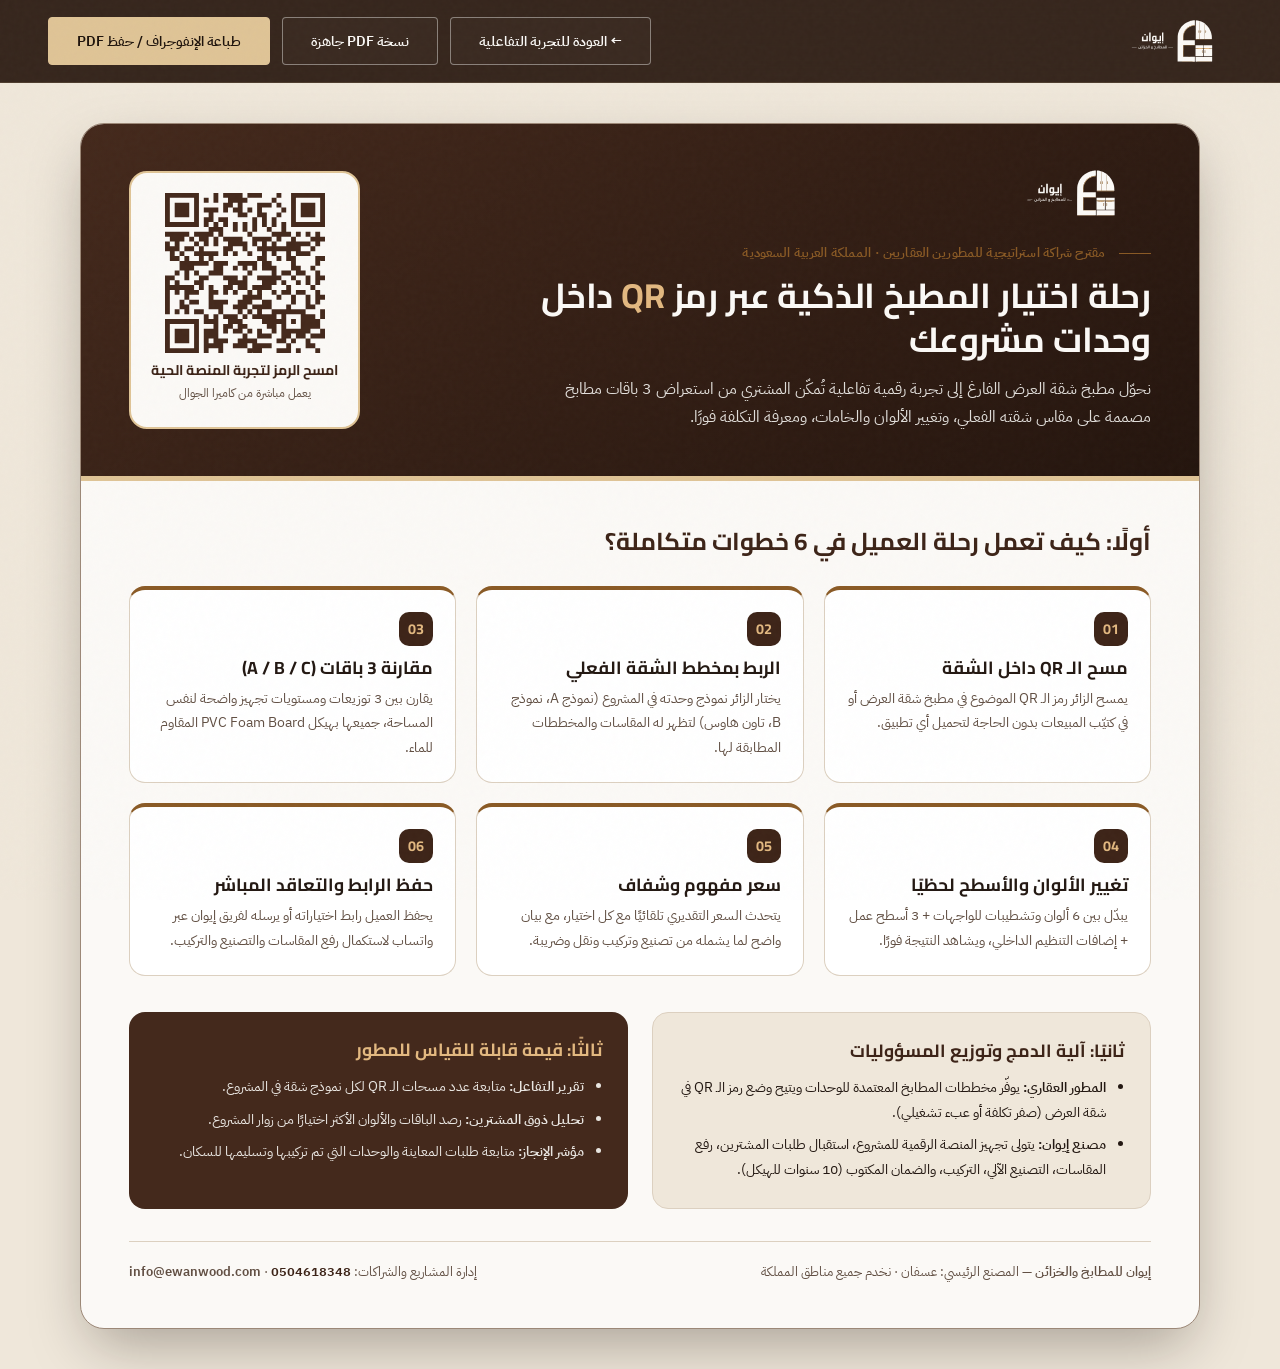
==== commit 82760480: "Fix scroll reveal class (.in-view) and CSS custom properties so all sections render immediately" ====
--- a/infographic.html
+++ b/infographic.html
@@ -12,7 +12,7 @@
   <meta property="og:image" content="https://esaedabozaied-design.github.io/ewan-partner-demo/assets/og-image.jpg">
   <link rel="icon" type="image/svg+xml" href="assets/ewan-mark.svg">
   <link rel="stylesheet" href="assets/fonts.css">
-  <link rel="stylesheet" href="assets/styles.css">
+  <link rel="stylesheet" href="assets/styles.css?v=2">
   <style>
     .poster-sheet {
       max-width: 1120px;
--- a/assets/styles.css
+++ b/assets/styles.css
@@ -16,8 +16,10 @@
   --walnut-hover: #523222;
   --on-walnut: #fbf9f6;
   --gold: #dfc496;
+  --gold-bright: #e2b880;
   --gold-hover: #ebd3aa;
   --gold-soft: rgba(223, 196, 150, 0.15);
+  --header-h: 82px;
   --bronze: #8a5a25;
   --oak: #c49e76;
   --border: #dcd0c0;
@@ -700,7 +702,8 @@
   will-change: opacity, transform;
 }
 
-.reveal.in-view {
+.reveal.in-view,
+.reveal.is-visible {
   opacity: 1;
   transform: translate3d(0, 0, 0);
 }
@@ -723,7 +726,8 @@
   transition-delay: calc(var(--stagger-idx, 0) * 120ms);
 }
 
-.reveal-mask.in-view {
+.reveal-mask.in-view,
+.reveal-mask.is-visible {
   clip-path: inset(0% 0 0% 0);
   opacity: 1;
 }
